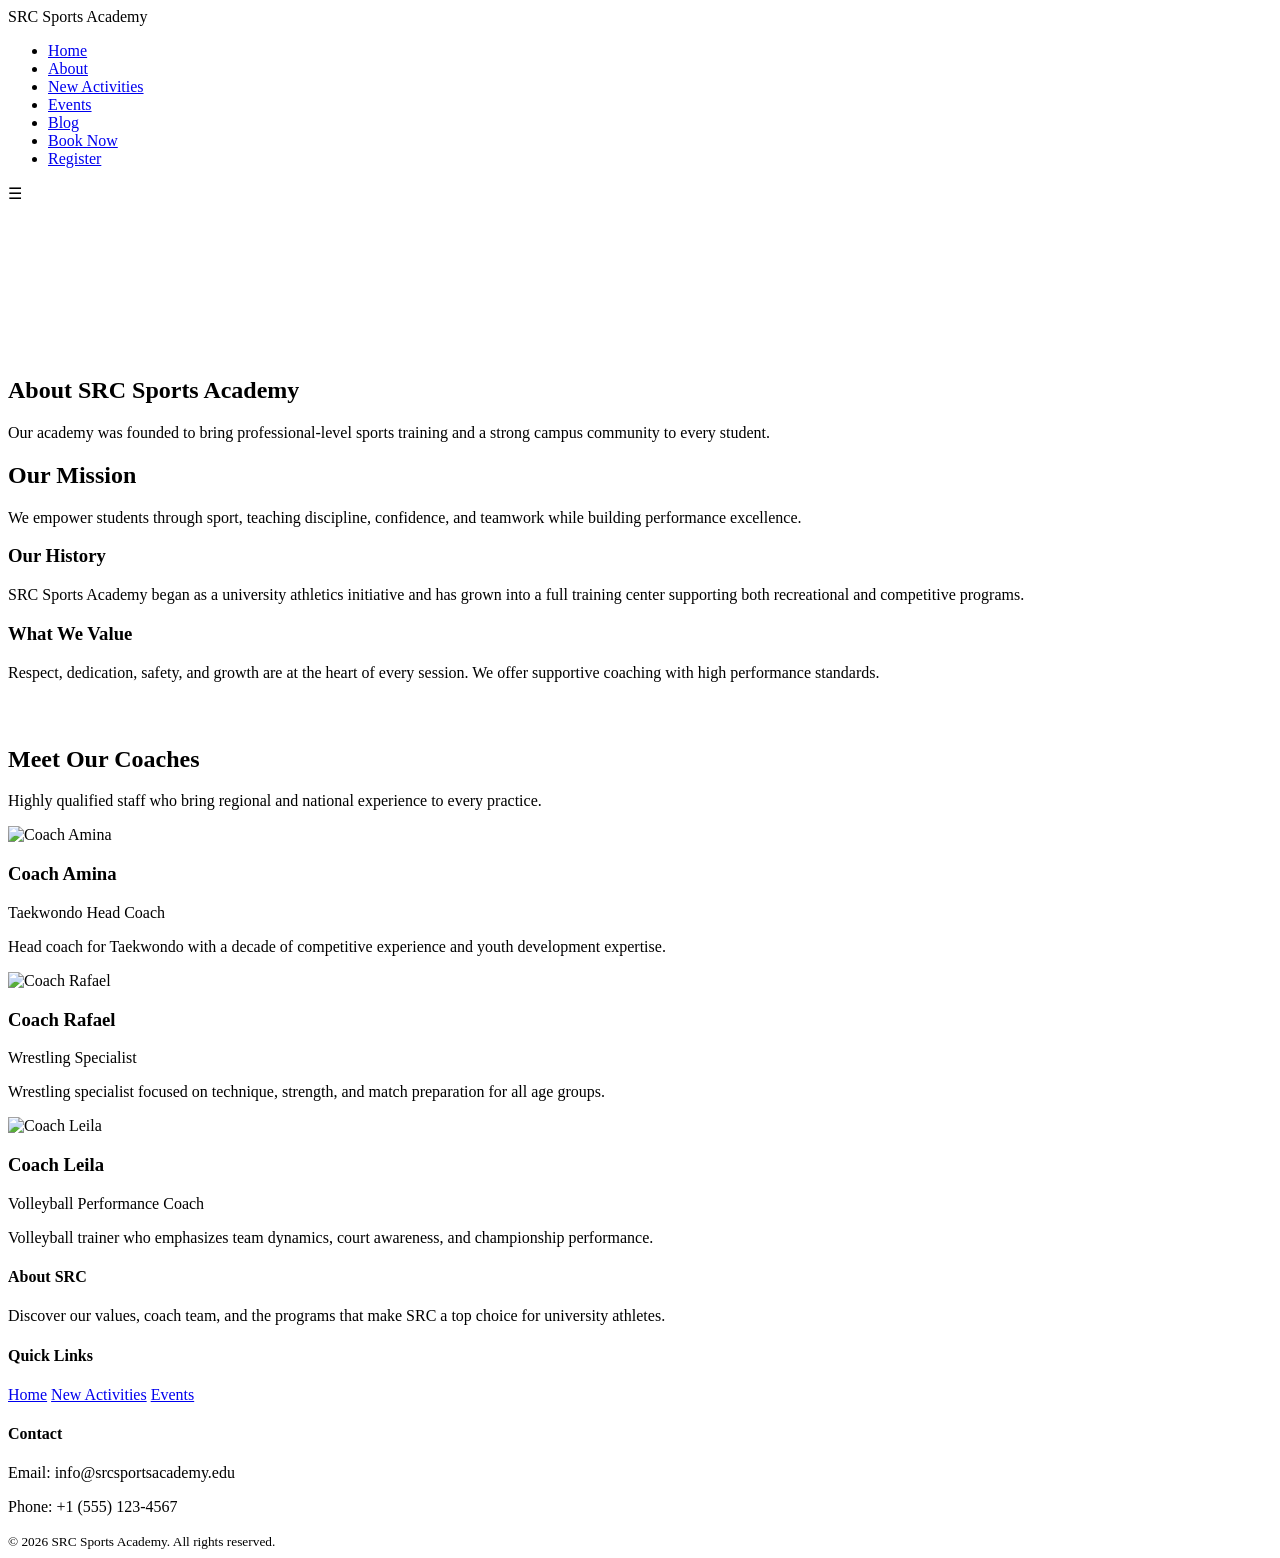
==== about.html @ f36af946 "Add files via upload" ====
﻿<!DOCTYPE html>
<html lang="en">
<head>
    <meta charset="UTF-8">
    <meta name="viewport" content="width=device-width, initial-scale=1.0">
    <title>About | SRC Sports Academy</title>
    <link rel="stylesheet" href="css/styles.css">
    <script src="https://code.jquery.com/jquery-3.7.1.min.js"></script>
</head>
<body>
    <header>
        <nav class="navbar">
            <div class="logo">SRC Sports Academy</div>
            <ul class="nav-links">
                <li><a href="index.html">Home</a></li>
                <li><a href="about.html" class="active">About</a></li>
                <li><a href="new-activities.html">New Activities</a></li>
                <li><a href="events.html">Events</a></li>
                <li><a href="blog.html">Blog</a></li>
                <li><a href="book-online.html">Book Now</a></li>
                <li><a href="register.html">Register</a></li>
            </ul>
            <div class="hamburger">☰</div>
        </nav>
    </header>

    <section class="hero">
        <div class="hero-overlay"></div>
        <video autoplay muted loop playsinline class="hero-video">
            <source src="videos/cinan.mp4" type="video/mp4">
            Your browser does not support video.
        </video>
        <div class="hero-content">
            <h1>About SRC Sports Academy</h1>
            <p>Our academy was founded to bring professional-level sports training and a strong campus community to every student.</p>
        </div>
    </section>

    <main>
        <section class="section-title">
            <h2>Our Mission</h2>
            <p>We empower students through sport, teaching discipline, confidence, and teamwork while building performance excellence.</p>
        </section>

        <div class="grid grid-2">
            <article class="card">
                <h3>Our History</h3>
                <p>SRC Sports Academy began as a university athletics initiative and has grown into a full training center supporting both recreational and competitive programs.</p>
            </article>
            <article class="card">
                <h3>What We Value</h3>
                <p>Respect, dedication, safety, and growth are at the heart of every session. We offer supportive coaching with high performance standards.</p>
            </article>
        </div>

        <section class="section-title" style="margin-top:4rem;">
            <h2>Meet Our Coaches</h2>
            <p>Highly qualified staff who bring regional and national experience to every practice.</p>
        </section>

        <div class="grid grid-3">
            <article class="card coach-card">
                <div class="coach-avatar">
                    <img src="images/coach-amina.svg" alt="Coach Amina">
                </div>
                <h3>Coach Amina</h3>
                <div class="coach-role">Taekwondo Head Coach</div>
                <p>Head coach for Taekwondo with a decade of competitive experience and youth development expertise.</p>
            </article>
            <article class="card coach-card">
                <div class="coach-avatar">
                    <img src="images/coach-rafael.svg" alt="Coach Rafael">
                </div>
                <h3>Coach Rafael</h3>
                <div class="coach-role">Wrestling Specialist</div>
                <p>Wrestling specialist focused on technique, strength, and match preparation for all age groups.</p>
            </article>
            <article class="card coach-card">
                <div class="coach-avatar">
                    <img src="images/coach-leila.svg" alt="Coach Leila">
                </div>
                <h3>Coach Leila</h3>
                <div class="coach-role">Volleyball Performance Coach</div>
                <p>Volleyball trainer who emphasizes team dynamics, court awareness, and championship performance.</p>
            </article>
        </div>
    </main>

    <footer class="footer">
        <div class="footer-grid">
            <div>
                <h4>About SRC</h4>
                <p>Discover our values, coach team, and the programs that make SRC a top choice for university athletes.</p>
            </div>
            <div>
                <h4>Quick Links</h4>
                <a href="index.html">Home</a>
                <a href="new-activities.html">New Activities</a>
                <a href="events.html">Events</a>
            </div>
            <div>
                <h4>Contact</h4>
                <p>Email: info@srcsportsacademy.edu</p>
                <p>Phone: +1 (555) 123-4567</p>
            </div>
        </div>
        <div class="footer-bottom">
            <small>© 2026 SRC Sports Academy. All rights reserved.</small>
        </div>
    </footer>

    <script src="js/script.js"></script>
</body>
</html>
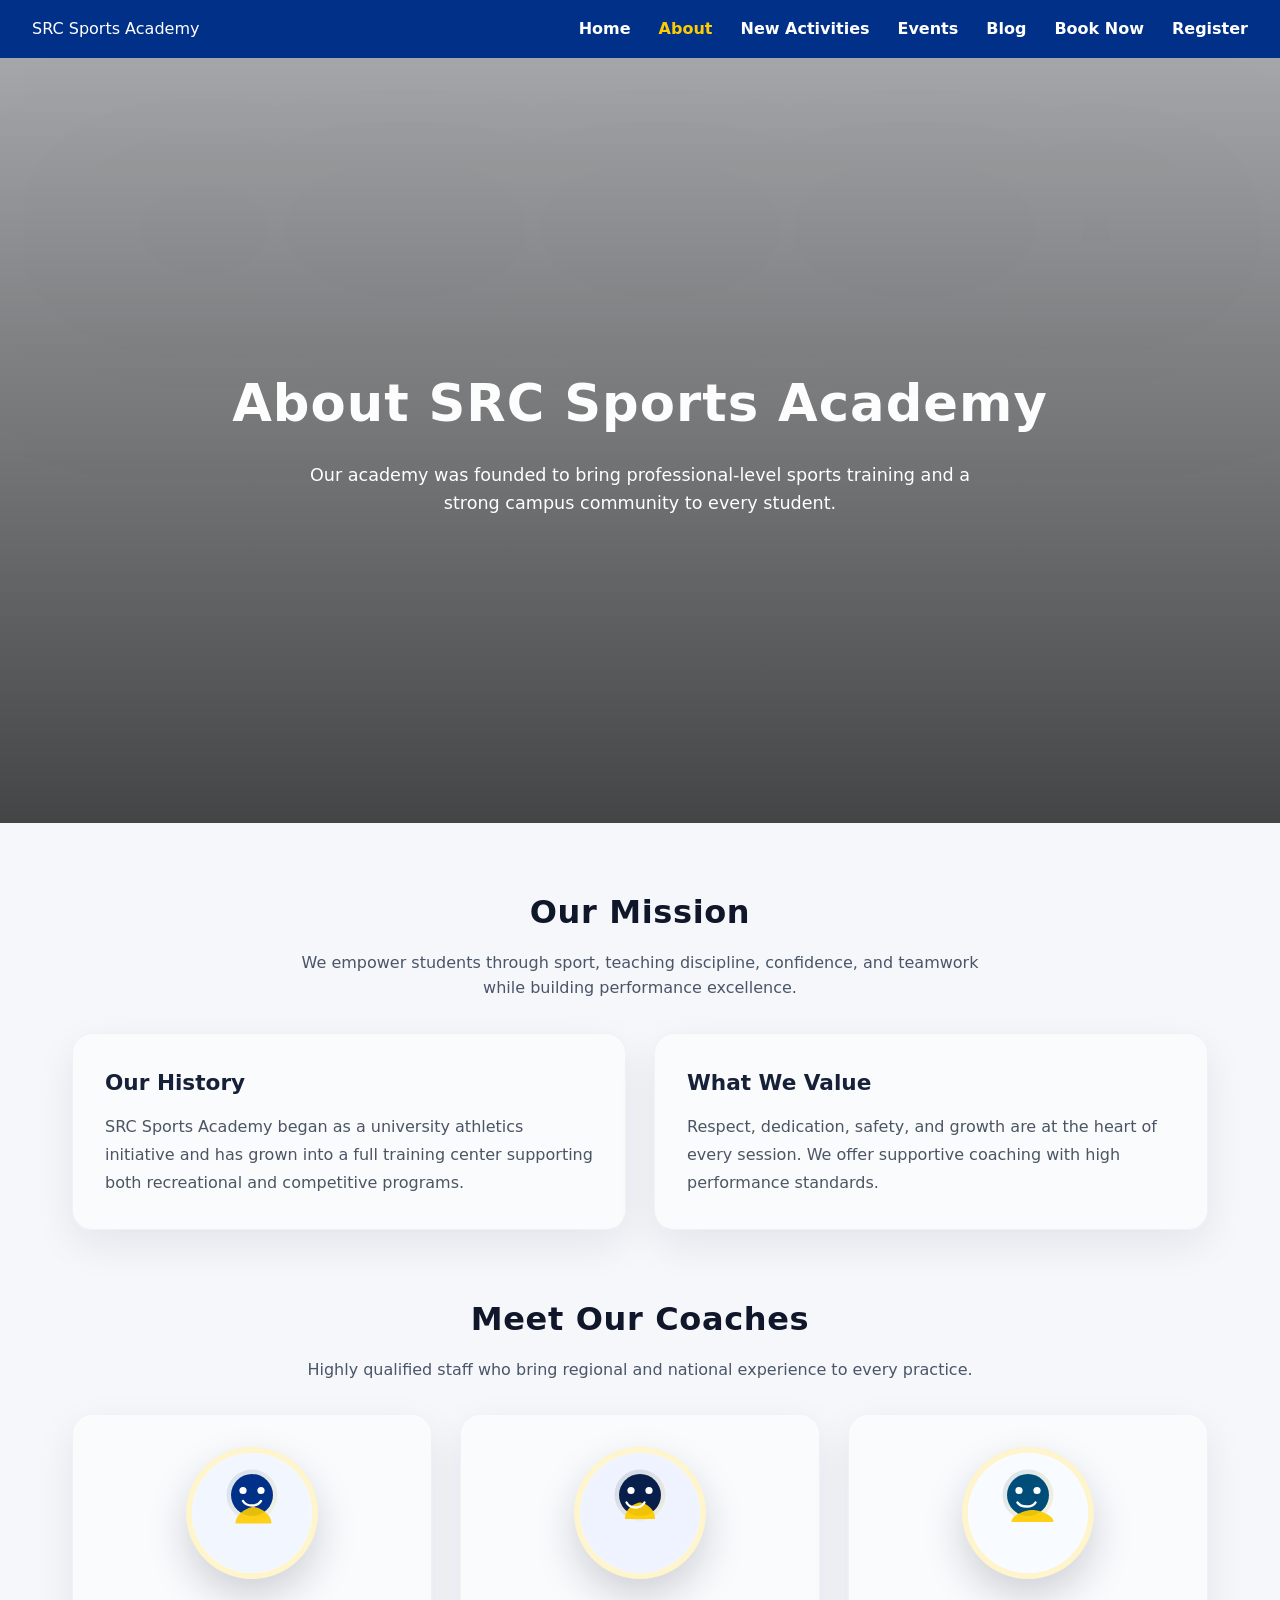
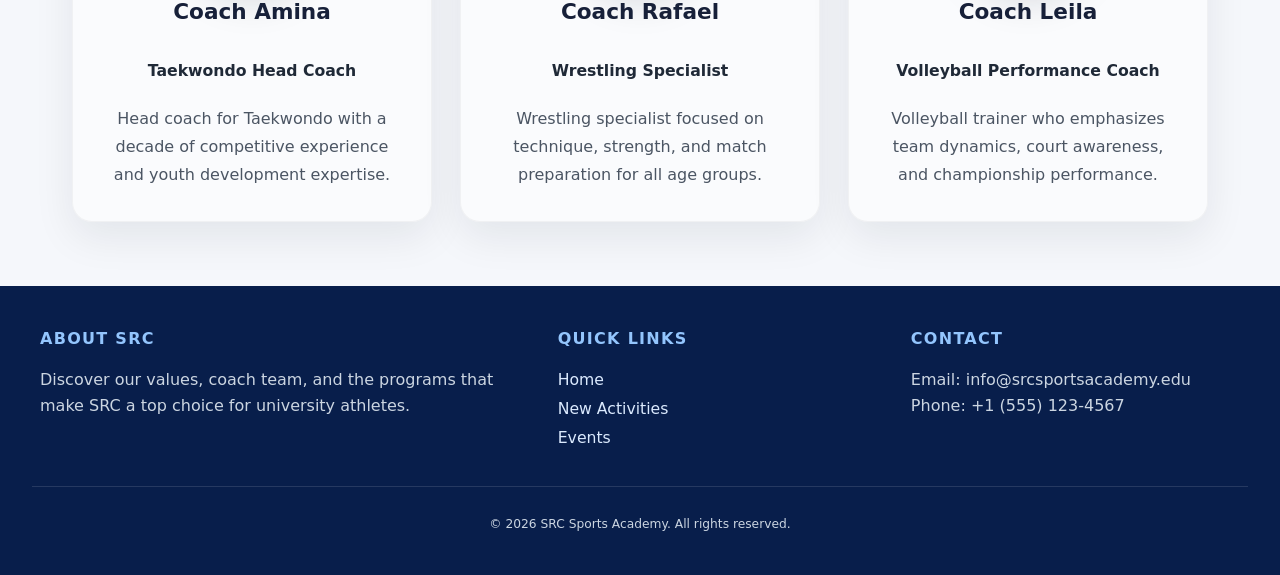
==== commit 556e7e38: "Update about.html" ====
--- a/about.html
+++ b/about.html
@@ -4,7 +4,7 @@
     <meta charset="UTF-8">
     <meta name="viewport" content="width=device-width, initial-scale=1.0">
     <title>About | SRC Sports Academy</title>
-    <link rel="stylesheet" href="css/styles.css">
+    <link rel="stylesheet" href="styles.css">
     <script src="https://code.jquery.com/jquery-3.7.1.min.js"></script>
 </head>
 <body>
@@ -27,7 +27,7 @@
     <section class="hero">
         <div class="hero-overlay"></div>
         <video autoplay muted loop playsinline class="hero-video">
-            <source src="videos/cinan.mp4" type="video/mp4">
+            <source src="cinan.mp4" type="video/mp4">
             Your browser does not support video.
         </video>
         <div class="hero-content">
@@ -61,7 +61,7 @@
         <div class="grid grid-3">
             <article class="card coach-card">
                 <div class="coach-avatar">
-                    <img src="images/coach-amina.svg" alt="Coach Amina">
+                    <img src="coach-amina.svg" alt="Coach Amina">
                 </div>
                 <h3>Coach Amina</h3>
                 <div class="coach-role">Taekwondo Head Coach</div>
@@ -69,7 +69,7 @@
             </article>
             <article class="card coach-card">
                 <div class="coach-avatar">
-                    <img src="images/coach-rafael.svg" alt="Coach Rafael">
+                    <img src="coach-rafael.svg" alt="Coach Rafael">
                 </div>
                 <h3>Coach Rafael</h3>
                 <div class="coach-role">Wrestling Specialist</div>
@@ -77,7 +77,7 @@
             </article>
             <article class="card coach-card">
                 <div class="coach-avatar">
-                    <img src="images/coach-leila.svg" alt="Coach Leila">
+                    <img src="coach-leila.svg" alt="Coach Leila">
                 </div>
                 <h3>Coach Leila</h3>
                 <div class="coach-role">Volleyball Performance Coach</div>
@@ -109,6 +109,6 @@
         </div>
     </footer>
 
-    <script src="js/script.js"></script>
+    <script src="script.js"></script>
 </body>
 </html>
--- a/styles.css
+++ b/styles.css
@@ -0,0 +1,230 @@
+﻿/* RESET & BASE */
+:root {
+    --blue: #003087;
+    --yellow: #ffcc00;
+    --bg: #f5f7fb;
+    --dark: #10172a;
+    --text: #172039;
+}
+* { margin: 0; padding: 0; box-sizing: border-box; }
+html { scroll-behavior: smooth; }
+body { font-family: 'Segoe UI', system-ui, sans-serif; line-height: 1.6; color: var(--text); background: var(--bg); }
+img, video { max-width: 100%; display: block; }
+
+/* NAVIGATION */
+header { position: sticky; top: 0; z-index: 1000; }
+.navbar { background: var(--blue); color: white; padding: 1rem 2rem; display: flex; justify-content: space-between; align-items: center; box-shadow: 0 200px 1000px rgba(0, 0, 0, 0.15); }
+.nav-links { display: flex; gap: 1.75rem; list-style: none; }
+.nav-links a { color: white; text-decoration: none; font-weight: 600; transition: color 0.2s ease; }
+.nav-links a:hover, .nav-links a.active { color: var(--yellow); }
+.hamburger { font-size: 2rem; cursor: pointer; display: none; }
+
+/* HERO */
+.hero { height: 85vh; min-height: 520px; position: relative; overflow: hidden; display: flex; align-items: center; justify-content: center; text-align: center; color: #fff; }
+.hero::after { content: ''; position: absolute; inset: 0; background: linear-gradient(180deg, rgba(0,0,0,0.32), rgba(0,0,0,0.72)); z-index: 1; }
+.hero-video { position: absolute; top: 0; left: 0; width: 100%; height: 100%; object-fit: cover; z-index: 0; }
+.hero-content { position: relative; z-index: 2; padding: 0 1.25rem; max-width: 900px; }
+.hero-content h1 { font-size: clamp(2.5rem, 4vw, 4.5rem); margin-bottom: 1rem; letter-spacing: 0.02em; }
+.hero-content p { font-size: 1.1rem; max-width: 720px; margin: auto; }
+
+/* BUTTONS */
+.btn, .cta-button { display: inline-flex; align-items: center; justify-content: center; padding: 1rem 2rem; border-radius: 999px; font-weight: 700; text-decoration: none; transition: transform 0.25s ease, box-shadow 0.25s ease; box-shadow: 0 12px 24px rgba(0,0,0,0.18); }
+.cta-button { background: var(--yellow); color: var(--blue); }
+.btn-secondary { background: #ffffff; color: var(--blue); }
+.btn:hover, .cta-button:hover { transform: translateY(-3px); box-shadow: 0 16px 30px rgba(0,0,0,0.22); }
+
+/* MAIN */
+main { padding: 4rem 2rem; max-width: 1200px; margin: 0 auto; }
+.section-title { text-align: center; margin-bottom: 2rem; }
+.section-title h2 { font-size: 2rem; letter-spacing: 0.02em; color: var(--dark); }
+.section-title p { max-width: 700px; margin: 0.75rem auto 0; color: #4a5568; }
+
+.grid { display: grid; gap: 1.75rem; }
+.grid-3 { grid-template-columns: repeat(3, minmax(0, 1fr)); }
+.grid-2 { grid-template-columns: repeat(2, minmax(0, 1fr)); }
+.card { background: #ffffff84; border-radius: 1.25rem; padding: 2rem; box-shadow: 0 15px 40px rgba(16,23,42,0.08); border: 1px solid rgba(0,0,0,0.04); }
+.card h3 { font-size: 1.35rem; margin-bottom: 0.75rem; }
+.card p { color: #4b5563; line-height: 1.75; }
+.card small { display: block; margin-top: 1rem; color: #6b7280; font-size: 0.95rem; }
+.sport-card { display: grid; gap: 1.25rem; align-items: center; text-align: center; }
+.sport-icon { width: 100px; height: 100px; margin: 0 auto; border-radius: 1.5rem; background: #f8fbff; background-position: center; background-repeat: no-repeat; background-size: cover; box-shadow: 0 15px 30px rgba(0, 48, 135, 0.08); }
+.sport-icon.sport-wrestling { background-image: url("images/reg.jpg"); }
+.sport-icon.sport-taekwondo { background-image: url("images/sport-taekwondo.svg"); }
+.sport-icon.sport-volleyball { background-image: url("images/sport-volleyball.svg"); }
+.coach-card { display: flex; flex-direction: column; align-items: center; text-align: center; gap: 1rem; }
+.coach-avatar { width: 132px; height: 132px; border-radius: 50%; overflow: hidden; box-shadow: 0 18px 40px rgba(16,23,42,0.18); border: 6px solid rgba(255,204,0,0.2); background: #fff; }
+.coach-avatar img { width: 100%; height: 100%; object-fit: cover; display: block; }
+.coach-role { color: #1f2937; font-weight: 700; font-size: 0.98rem; margin-bottom: 0.35rem; }
+.subtitle { display: inline-block; font-weight: 700; color: var(--blue); margin-bottom: 0.75rem; }
+
+.form-card { background: #fff; border-radius: 1.5rem; padding: 2rem; box-shadow: 0 18px 42px rgba(16,23,42,0.08); }
+.form-group { display: grid; gap: 0.75rem; margin-bottom: 1.25rem; }
+.form-group label { font-weight: 600; color: #1f2937; }
+.form-group input, .form-group select, .form-group textarea { width: 100%; padding: 1rem 1.1rem; border: 1px solid #d1d5db; border-radius: 0.95rem; background: #f8fafc; font-size: 1rem; color: #111827; transition: border-color 0.2s ease, box-shadow 0.2s ease; }
+.form-group input:focus, .form-group select:focus, .form-group textarea:focus { outline: none; border-color: var(--blue); box-shadow: 0 0 0 4px rgba(0,48,135,0.08); }
+.form-actions { display: flex; flex-wrap: wrap; gap: 1rem; justify-content: flex-start; }
+
+.footer { padding: 2.5rem 2rem; background: #081e4b; color: #dbeafe; }
+.footer .footer-grid { display: grid; grid-template-columns: 1.5fr 1fr 1fr; gap: 1.5rem; max-width: 1200px; margin: 0 auto; }
+.footer h4 { margin-bottom: 1rem; font-size: 1rem; text-transform: uppercase; letter-spacing: 0.08em; color: #93c5fd; }
+.footer a { display: block; color: #dbeafe; text-decoration: none; margin: 0.25rem 0; font-size: 0.98rem; }
+.footer p, .footer small { color: #cbd5e1; }
+.footer-bottom { margin-top: 2rem; text-align: center; border-top: 1px solid rgba(255,255,255,0.12); padding-top: 1.5rem; font-size: 0.92rem; }
+
+.count-badge { background: var(--yellow); color: var(--blue); display: inline-flex; padding: 0.55rem 1rem; border-radius: 999px; font-weight: 700; box-shadow: 0 10px 20px rgba(0,0,0,0.1); }
+.search-bar { display: flex; justify-content: center; margin-bottom: 2rem; }
+.search-input { width: 100%; max-width: 540px; padding: 1rem 1.25rem; border-radius: 999px; border: 1px solid #cbd5e1; background: #fff; font-size: 1rem; color: #111827; box-shadow: 0 10px 30px rgba(15,23,42,0.05); }
+.search-input:focus { outline: none; border-color: var(--blue); box-shadow: 0 0 0 4px rgba(0,48,135,0.08); }
+.card-list { list-style: none; }
+.card-list li { margin-bottom: 1rem; background: #fff; padding: 1.5rem; border-radius: 1.25rem; box-shadow: 0 12px 28px rgba(16,23,42,0.06); }
+.card-list li strong { display: block; margin-bottom: 0.5rem; color: var(--dark); }
+.card-list li span { color: #4b5563; }
+
+.events-intro {
+    display: grid;
+    grid-template-columns: 1.5fr 1fr;
+    gap: 2rem;
+    align-items: start;
+    margin-bottom: 3rem;
+}
+.events-hero-panel {
+    position: relative;
+    background: linear-gradient(135deg, rgba(0,48,135,0.98), rgba(11,35,82,0.98));
+    color: #fff;
+    padding: 2.5rem;
+    border-radius: 1.75rem;
+    box-shadow: 0 22px 60px rgba(0,0,0,0.25);
+    overflow: hidden;
+}
+.events-hero-panel::before {
+    content: '';
+    position: absolute;
+    top: -20%;
+    right: -20%;
+    width: 260px;
+    height: 260px;
+    background: rgba(255,204,0,0.18);
+    border-radius: 50%;
+}
+.events-hero-panel .eyebrow {
+    display: inline-block;
+    text-transform: uppercase;
+    letter-spacing: 0.25em;
+    font-size: 0.85rem;
+    color: #ffecb3;
+}
+.events-hero-panel h2 {
+    margin: 1.2rem 0 1rem;
+    font-size: clamp(2.25rem, 3.5vw, 3.5rem);
+    line-height: 1.05;
+}
+.events-hero-panel p {
+    max-width: 560px;
+    color: rgba(255,255,255,0.88);
+    margin-bottom: 1.75rem;
+}
+.event-meta {
+    display: grid;
+    grid-template-columns: repeat(3, minmax(0, 1fr));
+    gap: 1rem;
+    margin-bottom: 2rem;
+}
+.event-meta div {
+    background: rgba(255,255,255,0.08);
+    border: 1px solid rgba(255,255,255,0.16);
+    border-radius: 1rem;
+    padding: 1rem 1.15rem;
+}
+.event-meta strong {
+    display: block;
+    font-size: 1.05rem;
+    margin-bottom: 0.35rem;
+}
+.event-meta span {
+    color: rgba(255,255,255,0.78);
+    font-size: 0.95rem;
+}
+.events-keynotes {
+    display: grid;
+    gap: 1rem;
+}
+.event-note {
+    background: #fff;
+    border-radius: 1.35rem;
+    padding: 1.6rem;
+    box-shadow: 0 18px 44px rgba(16,23,42,0.08);
+    border-left: 5px solid var(--yellow);
+}
+.event-note h3 {
+    margin-bottom: 0.85rem;
+}
+.event-timeline {
+    display: grid;
+    gap: 1rem;
+    margin-bottom: 3rem;
+}
+.timeline-step {
+    display: flex;
+    gap: 1.2rem;
+    align-items: flex-start;
+    background: #fff;
+    padding: 1.6rem;
+    border-radius: 1.35rem;
+    box-shadow: 0 16px 34px rgba(16,23,42,0.08);
+}
+.timeline-marker {
+    min-width: 46px;
+    min-height: 46px;
+    display: grid;
+    place-items: center;
+    border-radius: 50%;
+    background: var(--yellow);
+    color: var(--blue);
+    font-weight: 800;
+    box-shadow: 0 8px 20px rgba(0,0,0,0.12);
+}
+.event-card {
+    position: relative;
+    overflow: hidden;
+    padding-top: 2rem;
+}
+.event-tag {
+    position: absolute;
+    top: 1rem;
+    right: 1rem;
+    background: var(--yellow);
+    color: var(--blue);
+    padding: 0.55rem 1rem;
+    border-radius: 999px;
+    font-size: 0.82rem;
+    font-weight: 700;
+    letter-spacing: 0.01em;
+}
+.event-footer {
+    display: flex;
+    justify-content: space-between;
+    gap: 1rem;
+    margin-top: 1.5rem;
+    color: #4b5563;
+    font-size: 0.95rem;
+}
+
+@media (max-width: 1024px) {
+    .grid-3, .footer .footer-grid { grid-template-columns: 1fr 1fr; }
+    .hero { min-height: 560px; }
+    .events-intro { grid-template-columns: 1fr; }
+    .event-meta { grid-template-columns: 1fr; }
+}
+@media (max-width: 768px) {
+    .navbar { flex-wrap: wrap; gap: 1rem; }
+    .nav-links { position: fixed; top: 70px; left: -100%; width: 100%; height: calc(100vh - 70px); padding: 2rem; background: var(--blue); flex-direction: column; align-items: flex-start; transition: left 0.3s ease; }
+    .nav-links.active { left: 0; }
+    .hamburger { display: block; }
+    .grid-3, .grid-2, .footer .footer-grid { grid-template-columns: 1fr; }
+    main { padding: 3rem 1.5rem; }
+    .hero { height: 70vh; }
+}
+@media (max-width: 540px) {
+    .hero-content h1 { font-size: 2.4rem; }
+    .hero-content p { font-size: 1rem; }
+}
